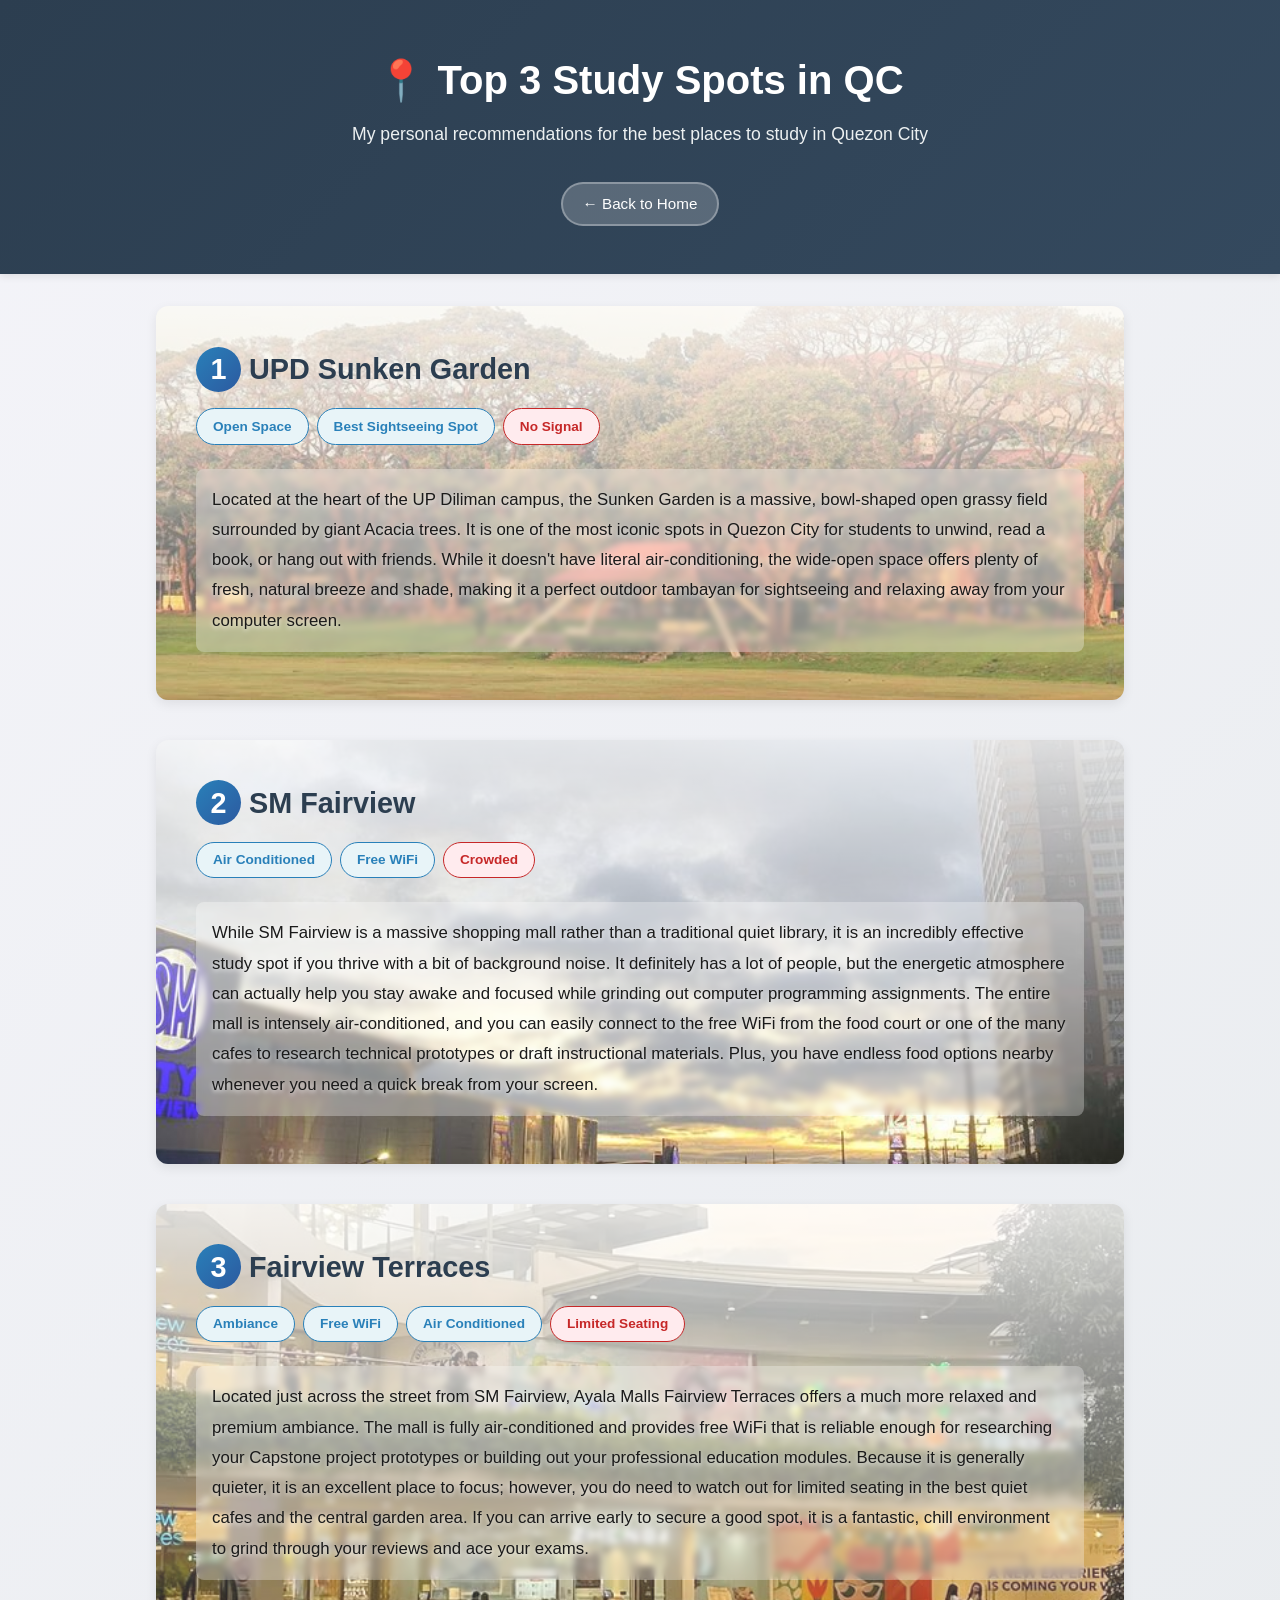
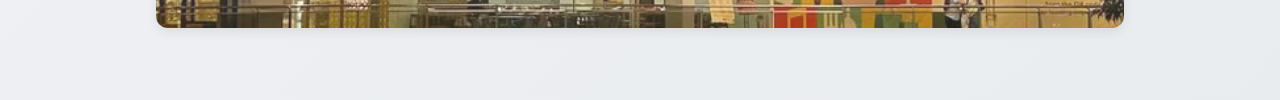
==== places-i-recommend/index.html @ bb941d43 "Update index.html to link external CSS" ====
<!DOCTYPE html>
<html lang="en">
<head>
    <meta charset="UTF-8">
    <meta name="viewport" content="width=device-width, initial-scale=1.0">
    <meta name="description" content="My top 3 favorite study spots in Quezon City - detailed reviews and recommendations for students.">
    <title>Top 3 Study Spots in QC | Places I Recommend</title>
    
    <!-- This links your new CSS file! -->
    <link rel="stylesheet" href="style.css">
</head>
<body>
    <header>
        <h1>📍 Top 3 Study Spots in QC</h1>
        <p>My personal recommendations for the best places to study in Quezon City</p>
        <a href="../index.html" class="nav-link">← Back to Home</a>
    </header>

    <div class="container">
        <!-- Spot 1 -->
        <div class="place-card place-card-bg bg-sunken-garden">
            <h2><span class="place-number">1</span>UPD Sunken Garden</h2>
            <div class="tags">
                <span class="tag">Open Space</span>
                <span class="tag">Best Sightseeing Spot</span>
                <span class="tag tag-red">No Signal</span>
            </div>
            <div class="description">
                <p>Located at the heart of the UP Diliman campus, the Sunken Garden is a massive, bowl-shaped open grassy field surrounded by giant Acacia trees. It is one of the most iconic spots in Quezon City for students to unwind, read a book, or hang out with friends. While it doesn't have literal air-conditioning, the wide-open space offers plenty of fresh, natural breeze and shade, making it a perfect outdoor tambayan for sightseeing and relaxing away from your computer screen.</p>
            </div>
        </div>

        <!-- Spot 2 -->
        <div class="place-card place-card-bg bg-sm-fairview">
            <h2><span class="place-number">2</span>SM Fairview</h2>
            <div class="tags">
                <span class="tag">Air Conditioned</span>
                <span class="tag">Free WiFi</span>
                <span class="tag tag-red">Crowded</span>
            </div>
            <div class="description">
                <p>While SM Fairview is a massive shopping mall rather than a traditional quiet library, it is an incredibly effective study spot if you thrive with a bit of background noise. It definitely has a lot of people, but the energetic atmosphere can actually help you stay awake and focused while grinding out computer programming assignments. The entire mall is intensely air-conditioned, and you can easily connect to the free WiFi from the food court or one of the many cafes to research technical prototypes or draft instructional materials. Plus, you have endless food options nearby whenever you need a quick break from your screen.</p>
            </div>
        </div>

        <!-- Spot 3 -->
        <div class="place-card place-card-bg bg-fairview-terraces">
            <h2><span class="place-number">3</span>Fairview Terraces</h2>
            <div class="tags">
                <span class="tag">Ambiance</span>
                <span class="tag">Free WiFi</span>
                <span class="tag">Air Conditioned</span>
                <span class="tag tag-red">Limited Seating</span>
            </div>
            <div class="description">
                <p>Located just across the street from SM Fairview, Ayala Malls Fairview Terraces offers a much more relaxed and premium ambiance. The mall is fully air-conditioned and provides free WiFi that is reliable enough for researching your Capstone project prototypes or building out your professional education modules. Because it is generally quieter, it is an excellent place to focus; however, you do need to watch out for limited seating in the best quiet cafes and the central garden area. If you can arrive early to secure a good spot, it is a fantastic, chill environment to grind through your reviews and ace your exams.</p>
            </div>
        </div>
    </div>
</body>
</html>
---- places-i-recommend/style.css ----
* {
    box-sizing: border-box;
}
body {
    font-family: 'Segoe UI', Tahoma, Geneva, Verdana, sans-serif;
    line-height: 1.6;
    margin: 0;
    padding: 0;
    background: linear-gradient(135deg, #f4f4f9 0%, #e9ecef 100%);
    color: #333;
    min-height: 100vh;
    display: flex;
    flex-direction: column;
}
header {
    background: linear-gradient(135deg, #2c3e50 0%, #34495e 100%);
    color: #fff;
    text-align: center;
    padding: 3rem 1rem;
    box-shadow: 0 2px 8px rgba(0,0,0,0.1);
}
header h1 {
    margin: 0;
    font-size: 2.5rem;
    font-weight: 700;
}
header p {
    margin-top: 0.5rem;
    font-size: 1.1rem;
    color: #ecf0f1;
    font-weight: 300;
}
.nav-link {
    display: inline-block;
    background: rgba(255,255,255,0.2);
    color: #fff;
    padding: 0.5rem 1.2rem;
    border-radius: 30px;
    text-decoration: none;
    font-size: 0.95rem;
    margin-top: 1rem;
    transition: all 0.3s ease;
    border: 2px solid rgba(255,255,255,0.3);
}
.nav-link:hover {
    background: rgba(255,255,255,0.3);
    border-color: rgba(255,255,255,0.6);
}
/* ADDED THIS CONTAINER CLASS */
.container {
    max-width: 1000px;
    margin: 2rem auto;
    padding: 0 1rem;
    flex: 1;
}
.place-card {
    background: #fff;
    border-radius: 12px;
    box-shadow: 0 4px 12px rgba(0,0,0,0.08);
    margin-bottom: 2.5rem;
    padding: 2.5rem;
    transition: all 0.3s ease;
}
.place-card:hover {
    box-shadow: 0 8px 20px rgba(0,0,0,0.12);
    transform: translateY(-3px);
}
.place-card h2 {
    color: #2c3e50;
    margin-top: 0;
    margin-bottom: 1rem;
    font-size: 1.8rem;
    display: flex;
    align-items: center;
    gap: 0.5rem;
}
.place-number {
    background: linear-gradient(135deg, #2980b9 0%, #2c5aa0 100%);
    color: #fff;
    width: 45px;
    height: 45px;
    border-radius: 50%;
    display: flex;
    align-items: center;
    justify-content: center;
    font-weight: 700;
    flex-shrink: 0;
}
.tags {
    margin-bottom: 1.5rem;
    display: flex;
    flex-wrap: wrap;
    gap: 0.5rem;
}
.tag {
    background-color: #e8f4f8;
    color: #2980b9;
    padding: 0.4rem 1rem;
    border-radius: 25px;
    font-size: 0.85rem;
    font-weight: 600;
    display: inline-block;
    transition: all 0.2s ease;
    border: 1px solid #2980b9;
}
.tag:hover {
    background-color: #2980b9;
    color: #fff;
}
.tag-red {
    background-color: #ffebee;
    color: #c62828;
    border-color: #c62828;
}
.tag-red:hover {
    background-color: #c62828;
    color: #fff;
}
.description {
    font-size: 1.05rem;
    color: #1a1a1a;
    line-height: 1.8;
    font-weight: 500;
}
.description p {
    margin: 0.5rem 0;
    text-shadow: 0 2px 4px rgba(255, 255, 255, 0.8);
}

/* This applies the frosted glass box to ANY card with a background image */
.place-card-bg .description p {
    background-color: rgba(255, 255, 255, 0.3);
    padding: 1rem;
    border-radius: 8px;
    backdrop-filter: blur(3px);
    -webkit-backdrop-filter: blur(4px); /* Added for Safari browser support */
}

footer {
    background-color: #2c3e50;
    color: #ecf0f1;
    text-align: center;
    padding: 2rem 1rem;
    margin-top: auto;
    border-top: 3px solid #2980b9;
}
footer p {
    margin: 0.5rem 0;
    font-size: 0.95rem;
}
footer a {
    color: #3498db;
    text-decoration: none;
    transition: color 0.3s ease;
}
footer a:hover {
    color: #2980b9;
    text-decoration: underline;
}
/* Base settings for any card with a background */
.place-card-bg {
    background-size: cover;
    background-position: center;
    background-repeat: no-repeat;
}

/* Specific background for the Sunken Garden */
.bg-sunken-garden {
    background-image: linear-gradient(rgba(255, 255, 255, 0.85), rgba(255, 255, 255, 0.1)), url('upd.jpg');
}

/* Specific background for the sm fairview */
.bg-sm-fairview {
    background-image: linear-gradient(rgba(255, 255, 255, 0.85), rgba(255, 255, 255, 0.1)), url('sm fairview.jpg');
}

/* Specific background for the fairview terraces */
.bg-fairview-terraces {
    background-image: linear-gradient(rgba(255, 255, 255, 0.85), rgba(255, 255, 255, 0.1)), url('fairview terraces.jpg');
}

@media (max-width: 768px) {
    header h1 {
        font-size: 1.8rem;
    }
    header p {
        font-size: 0.95rem;
    }
    .place-card {
        padding: 1.5rem;
        margin-bottom: 2rem;
    }
    .place-card h2 {
        font-size: 1.4rem;
    }
    .tags {
        margin-bottom: 1rem;
    }
    .tag {
        font-size: 0.8rem;
        padding: 0.3rem 0.8rem;
    }
}
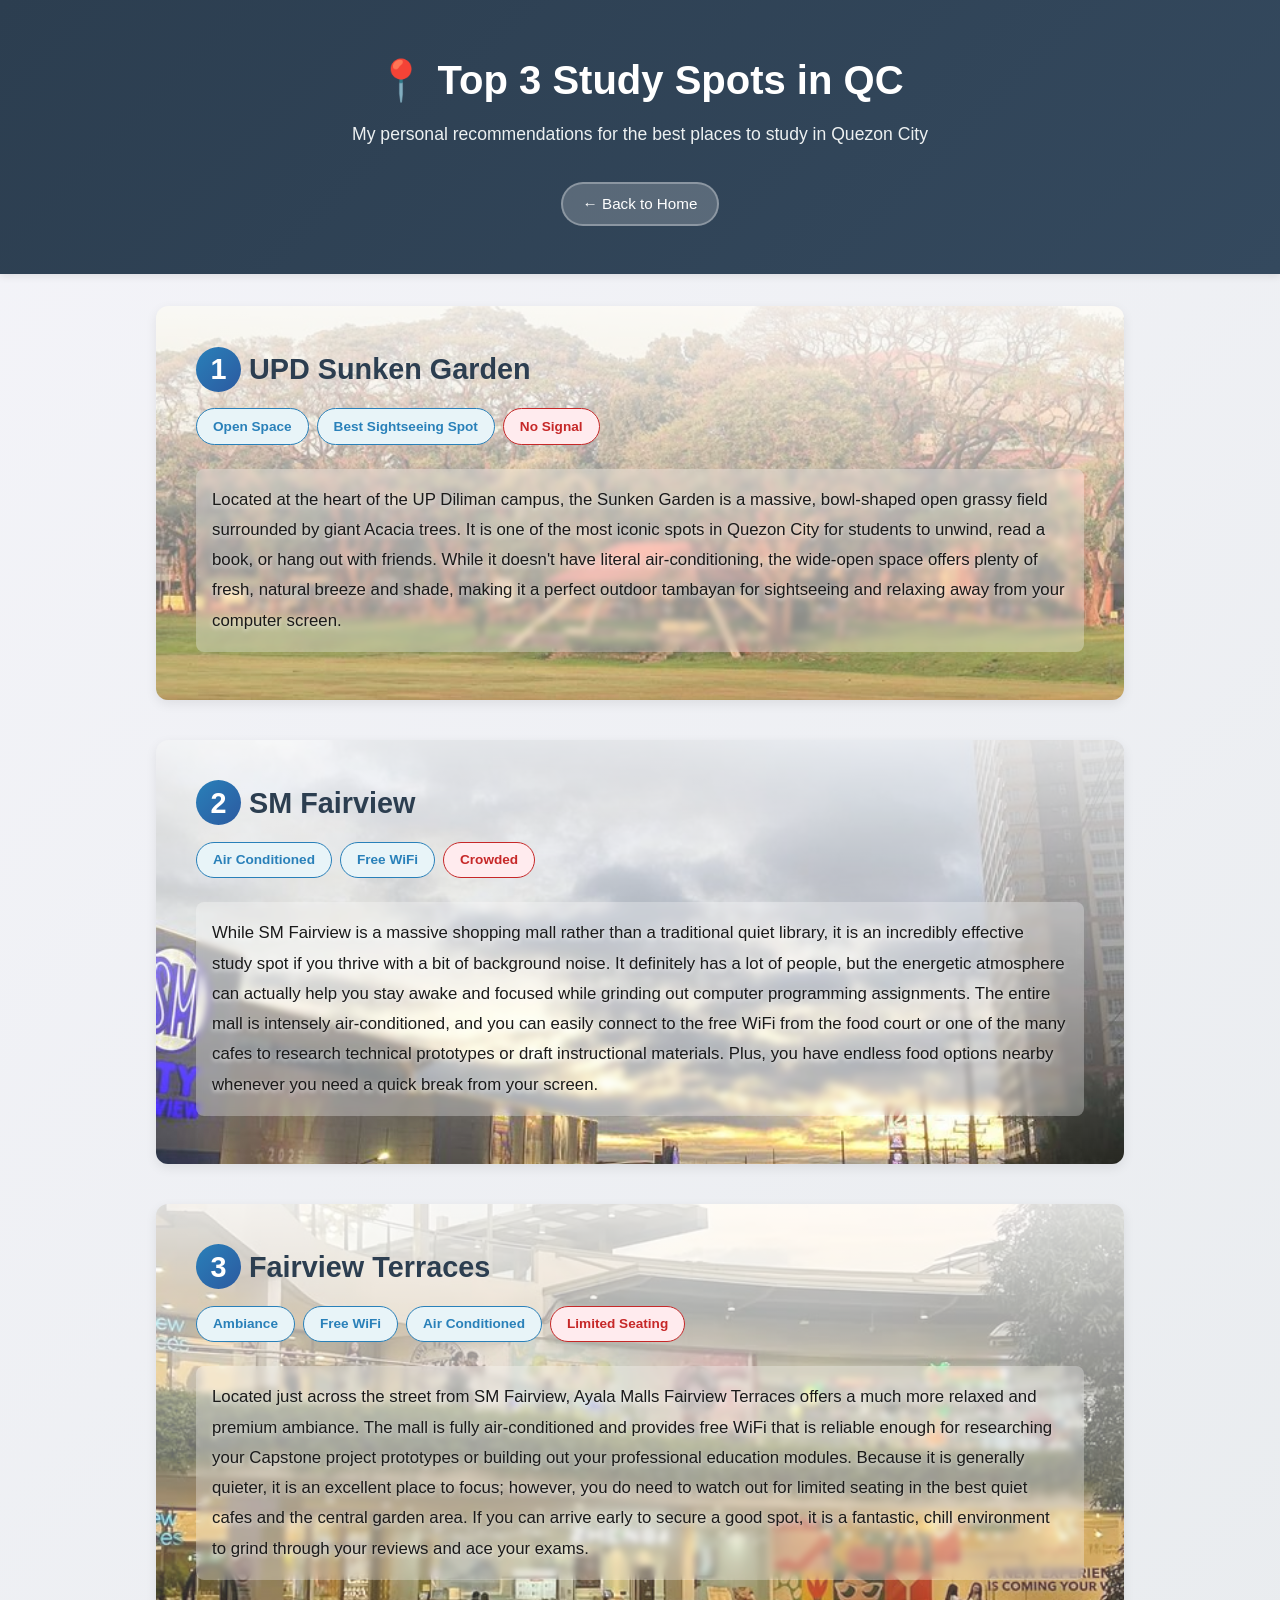
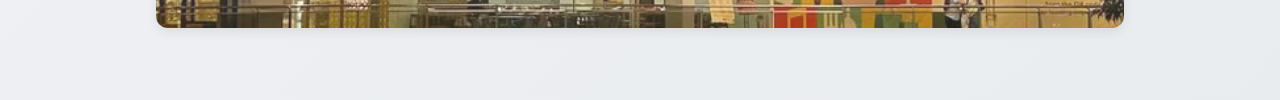
==== commit 0aecfc1d: "fix: allow clicks to pass through hover overlay and update study spot links" ====
--- a/places-i-recommend/index.html
+++ b/places-i-recommend/index.html
@@ -17,45 +17,67 @@
     </header>
 
     <div class="container">
-        <!-- Spot 1 -->
-        <div class="place-card place-card-bg bg-sunken-garden">
-            <h2><span class="place-number">1</span>UPD Sunken Garden</h2>
-            <div class="tags">
-                <span class="tag">Open Space</span>
-                <span class="tag">Best Sightseeing Spot</span>
-                <span class="tag tag-red">No Signal</span>
-            </div>
-            <div class="description">
-                <p>Located at the heart of the UP Diliman campus, the Sunken Garden is a massive, bowl-shaped open grassy field surrounded by giant Acacia trees. It is one of the most iconic spots in Quezon City for students to unwind, read a book, or hang out with friends. While it doesn't have literal air-conditioning, the wide-open space offers plenty of fresh, natural breeze and shade, making it a perfect outdoor tambayan for sightseeing and relaxing away from your computer screen.</p>
-            </div>
+      <!-- Spot 1 -->
+<a href="https://iskomunidad.upd.edu.ph/index.php/UP_Sunken_Garden" style="text-decoration: none; color: inherit; display: block; cursor: pointer;">
+    <div class="place-card place-card-bg bg-sunken-garden">
+        
+        <!-- The hidden blur overlay -->
+        <div class="hover-overlay">
+            <span>CLICK ME FOR MORE INFORMATION!</span>
         </div>
 
-        <!-- Spot 2 -->
-        <div class="place-card place-card-bg bg-sm-fairview">
-            <h2><span class="place-number">2</span>SM Fairview</h2>
-            <div class="tags">
-                <span class="tag">Air Conditioned</span>
-                <span class="tag">Free WiFi</span>
-                <span class="tag tag-red">Crowded</span>
+        <h2><span class="place-number">1</span>UPD Sunken Garden</h2>
+        <div class="tags">
+            <span class="tag" onclick="event.preventDefault();">Open Space</span>
+            <span class="tag" onclick="event.preventDefault();">Best Sightseeing Spot</span>
+            <span class="tag tag-red" onclick="event.preventDefault();">No Signal</span>
+        </div>
+        
+        <div class="description">
+            <p>Located at the heart of the UP Diliman campus, the Sunken Garden is a massive, bowl-shaped open grassy field surrounded by giant Acacia trees. It is one of the most iconic spots in Quezon City for students to unwind, read a book, or hang out with friends. While it doesn't have literal air-conditioning, the wide-open space offers plenty of fresh, natural breeze and shade, making it a perfect outdoor tambayan for sightseeing and relaxing away from your computer screen.</p>
+        </div>
+    </div>
+</a>
+       <!-- Spot 2 -->
+        <a href="https://your-actual-sm-fairview-link.com" style="text-decoration: none; color: inherit; display: block; cursor: pointer;">
+            <div class="place-card place-card-bg bg-sm-fairview">
+                <h2><span class="place-number">2</span>SM Fairview</h2>
+                
+                <div class="hover-overlay">
+            <span>CLICK ME FOR MORE INFORMATION!</span>
+        </div>
+                
+                <div class="tags">
+    <span class="tag" onclick="event.preventDefault();">Air Conditioned</span>
+    <span class="tag" onclick="event.preventDefault();">Free WiFi</span>
+    <span class="tag tag-red" onclick="event.preventDefault();">Crowded</span>
+</div>
+                <div class="description">
+                    <p>While SM Fairview is a massive shopping mall rather than a traditional quiet library, it is an incredibly effective study spot if you thrive with a bit of background noise. It definitely has a lot of people, but the energetic atmosphere can actually help you stay awake and focused while grinding out computer programming assignments. The entire mall is intensely air-conditioned, and you can easily connect to the free WiFi from the food court or one of the many cafes to research technical prototypes or draft instructional materials. Plus, you have endless food options nearby whenever you need a quick break from your screen.</p>
+                </div>
             </div>
-            <div class="description">
-                <p>While SM Fairview is a massive shopping mall rather than a traditional quiet library, it is an incredibly effective study spot if you thrive with a bit of background noise. It definitely has a lot of people, but the energetic atmosphere can actually help you stay awake and focused while grinding out computer programming assignments. The entire mall is intensely air-conditioned, and you can easily connect to the free WiFi from the food court or one of the many cafes to research technical prototypes or draft instructional materials. Plus, you have endless food options nearby whenever you need a quick break from your screen.</p>
-            </div>
-        </div>
+        </a>
 
         <!-- Spot 3 -->
-        <div class="place-card place-card-bg bg-fairview-terraces">
-            <h2><span class="place-number">3</span>Fairview Terraces</h2>
-            <div class="tags">
-                <span class="tag">Ambiance</span>
-                <span class="tag">Free WiFi</span>
-                <span class="tag">Air Conditioned</span>
-                <span class="tag tag-red">Limited Seating</span>
+        <a href="https://en.wikipedia.org/wiki/Fairview_Terraces" style="text-decoration: none; color: inherit; display: block; cursor: pointer;">
+            <div class="place-card place-card-bg bg-fairview-terraces">
+                <h2><span class="place-number">3</span>Fairview Terraces</h2>
+                
+                <div class="hover-overlay">
+            <span>CLICK ME FOR MORE INFORMATION!</span>
+        </div>
+                
+                <div class="tags">
+    <span class="tag" onclick="event.preventDefault();">Ambiance</span>
+    <span class="tag" onclick="event.preventDefault();">Free WiFi</span>
+    <span class="tag" onclick="event.preventDefault();">Air Conditioned</span>
+    <span class="tag tag-red" onclick="event.preventDefault();">Limited Seating</span>
+</div>
+                <div class="description">
+                    <p>Located just across the street from SM Fairview, Ayala Malls Fairview Terraces offers a much more relaxed and premium ambiance. The mall is fully air-conditioned and provides free WiFi that is reliable enough for researching your Capstone project prototypes or building out your professional education modules. Because it is generally quieter, it is an excellent place to focus; however, you do need to watch out for limited seating in the best quiet cafes and the central garden area. If you can arrive early to secure a good spot, it is a fantastic, chill environment to grind through your reviews and ace your exams.</p>
+                </div>
             </div>
-            <div class="description">
-                <p>Located just across the street from SM Fairview, Ayala Malls Fairview Terraces offers a much more relaxed and premium ambiance. The mall is fully air-conditioned and provides free WiFi that is reliable enough for researching your Capstone project prototypes or building out your professional education modules. Because it is generally quieter, it is an excellent place to focus; however, you do need to watch out for limited seating in the best quiet cafes and the central garden area. If you can arrive early to secure a good spot, it is a fantastic, chill environment to grind through your reviews and ace your exams.</p>
-            </div>
-        </div>
+        </a>
     </div>
 </body>
 </html>
--- a/places-i-recommend/style.css
+++ b/places-i-recommend/style.css
@@ -46,13 +46,14 @@
     background: rgba(255,255,255,0.3);
     border-color: rgba(255,255,255,0.6);
 }
-/* ADDED THIS CONTAINER CLASS */
 .container {
     max-width: 1000px;
     margin: 2rem auto;
     padding: 0 1rem;
     flex: 1;
 }
+
+/* UPDATED WITH RELATIVE AND OVERFLOW */
 .place-card {
     background: #fff;
     border-radius: 12px;
@@ -60,6 +61,8 @@
     margin-bottom: 2.5rem;
     padding: 2.5rem;
     transition: all 0.3s ease;
+    position: relative; 
+    overflow: hidden;   
 }
 .place-card:hover {
     box-shadow: 0 8px 20px rgba(0,0,0,0.12);
@@ -92,6 +95,8 @@
     flex-wrap: wrap;
     gap: 0.5rem;
 }
+
+/* UPDATED WITH CURSOR DEFAULT */
 .tag {
     background-color: #e8f4f8;
     color: #2980b9;
@@ -102,6 +107,7 @@
     display: inline-block;
     transition: all 0.2s ease;
     border: 1px solid #2980b9;
+    cursor: default; 
 }
 .tag:hover {
     background-color: #2980b9;
@@ -126,16 +132,13 @@
     margin: 0.5rem 0;
     text-shadow: 0 2px 4px rgba(255, 255, 255, 0.8);
 }
-
-/* This applies the frosted glass box to ANY card with a background image */
 .place-card-bg .description p {
     background-color: rgba(255, 255, 255, 0.3);
     padding: 1rem;
     border-radius: 8px;
     backdrop-filter: blur(3px);
-    -webkit-backdrop-filter: blur(4px); /* Added for Safari browser support */
-}
-
+    -webkit-backdrop-filter: blur(4px); 
+}
 footer {
     background-color: #2c3e50;
     color: #ecf0f1;
@@ -157,28 +160,54 @@
     color: #2980b9;
     text-decoration: underline;
 }
-/* Base settings for any card with a background */
 .place-card-bg {
     background-size: cover;
     background-position: center;
     background-repeat: no-repeat;
 }
-
-/* Specific background for the Sunken Garden */
 .bg-sunken-garden {
     background-image: linear-gradient(rgba(255, 255, 255, 0.85), rgba(255, 255, 255, 0.1)), url('upd.jpg');
 }
-
-/* Specific background for the sm fairview */
 .bg-sm-fairview {
     background-image: linear-gradient(rgba(255, 255, 255, 0.85), rgba(255, 255, 255, 0.1)), url('sm fairview.jpg');
 }
-
-/* Specific background for the fairview terraces */
 .bg-fairview-terraces {
     background-image: linear-gradient(rgba(255, 255, 255, 0.85), rgba(255, 255, 255, 0.1)), url('fairview terraces.jpg');
 }
 
+.hover-overlay {
+    position: absolute;
+    top: 0;
+    left: 0;
+    width: 100%;
+    height: 100%;
+    background: rgba(255, 255, 255, 0.4); 
+    backdrop-filter: blur(3px); 
+    -webkit-backdrop-filter: blur(3px); 
+    display: flex;
+    align-items: center;
+    justify-content: center;
+    opacity: 0; 
+    transition: opacity 0.4s ease; 
+    z-index: 10; 
+    
+    /* ADD THIS LINE! It lets clicks pass straight through */
+    pointer-events: none; 
+
+}
+.hover-overlay span {
+    font-size: 1.8rem;
+    font-weight: 800;
+    color: #2c3e50;
+    text-shadow: 0 2px 10px rgba(255, 255, 255, 0.9);
+    text-align: center;
+    letter-spacing: 1px;
+}
+.place-card:hover .hover-overlay {
+    opacity: 1;
+}
+
+/* FIXED MEDIA QUERY */
 @media (max-width: 768px) {
     header h1 {
         font-size: 1.8rem;
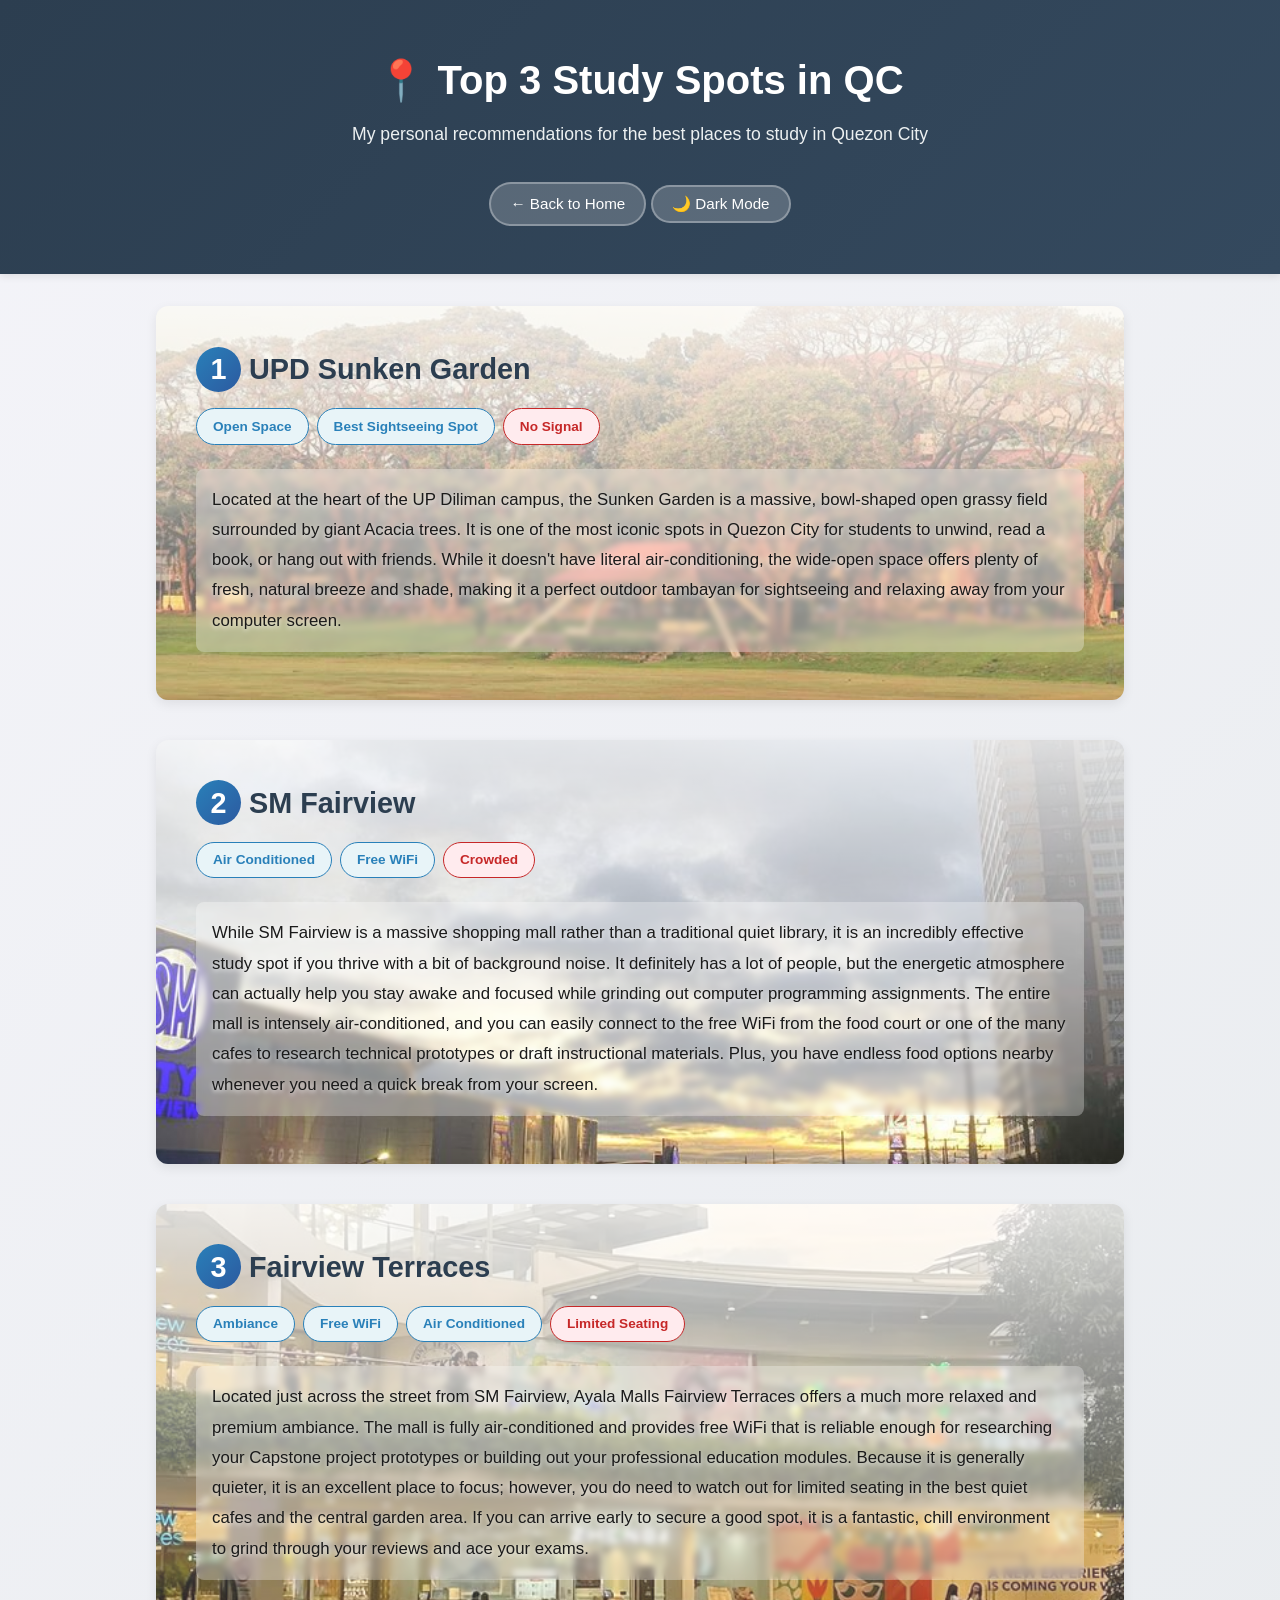
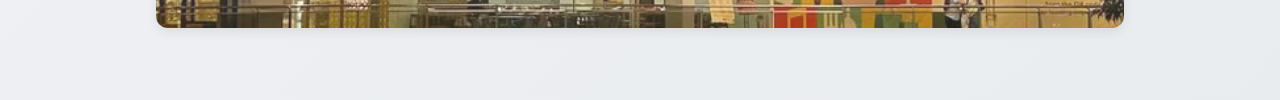
==== commit bf423a87: "Implement dark mode feature with full styling support" ====
--- a/places-i-recommend/index.html
+++ b/places-i-recommend/index.html
@@ -14,6 +14,7 @@
         <h1>📍 Top 3 Study Spots in QC</h1>
         <p>My personal recommendations for the best places to study in Quezon City</p>
         <a href="../index.html" class="nav-link">← Back to Home</a>
+        <button id="theme-toggle" class="nav-link" style="cursor: pointer; margin-top: 1rem; border: 2px solid rgba(255,255,255,0.3); background: rgba(255,255,255,0.2);">🌙 Dark Mode</button>
     </header>
 
     <div class="container">
@@ -39,19 +40,22 @@
     </div>
 </a>
        <!-- Spot 2 -->
-        <a href="https://your-actual-sm-fairview-link.com" style="text-decoration: none; color: inherit; display: block; cursor: pointer;">
+        <a href="https://www.smsupermalls.com/mall-directory/sm-city-fairview/information" style="text-decoration: none; color: inherit; display: block; cursor: pointer;">
             <div class="place-card place-card-bg bg-sm-fairview">
+                
+                <!-- The hidden blur overlay placed at the top -->
+                <div class="hover-overlay">
+                    <span>CLICK ME FOR MORE INFORMATION!</span>
+                </div>
+                
                 <h2><span class="place-number">2</span>SM Fairview</h2>
                 
-                <div class="hover-overlay">
-            <span>CLICK ME FOR MORE INFORMATION!</span>
-        </div>
+                <div class="tags">
+                    <span class="tag" onclick="event.preventDefault();">Air Conditioned</span>
+                    <span class="tag" onclick="event.preventDefault();">Free WiFi</span>
+                    <span class="tag tag-red" onclick="event.preventDefault();">Crowded</span>
+                </div>
                 
-                <div class="tags">
-    <span class="tag" onclick="event.preventDefault();">Air Conditioned</span>
-    <span class="tag" onclick="event.preventDefault();">Free WiFi</span>
-    <span class="tag tag-red" onclick="event.preventDefault();">Crowded</span>
-</div>
                 <div class="description">
                     <p>While SM Fairview is a massive shopping mall rather than a traditional quiet library, it is an incredibly effective study spot if you thrive with a bit of background noise. It definitely has a lot of people, but the energetic atmosphere can actually help you stay awake and focused while grinding out computer programming assignments. The entire mall is intensely air-conditioned, and you can easily connect to the free WiFi from the food court or one of the many cafes to research technical prototypes or draft instructional materials. Plus, you have endless food options nearby whenever you need a quick break from your screen.</p>
                 </div>
@@ -79,5 +83,26 @@
             </div>
         </a>
     </div>
+    <script>
+        const toggleButton = document.getElementById('theme-toggle');
+        const body = document.body;
+
+        if (localStorage.getItem('theme') === 'dark') {
+            body.classList.add('dark-mode');
+            toggleButton.textContent = '☀️ Light Mode';
+        }
+
+        toggleButton.addEventListener('click', () => {
+            body.classList.toggle('dark-mode');
+            
+            if (body.classList.contains('dark-mode')) {
+                localStorage.setItem('theme', 'dark');
+                toggleButton.textContent = '☀️ Light Mode';
+            } else {
+                localStorage.setItem('theme', 'light');
+                toggleButton.textContent = '🌙 Dark Mode';
+            }
+        });
+    </script>
 </body>
 </html>
--- a/places-i-recommend/style.css
+++ b/places-i-recommend/style.css
@@ -207,6 +207,98 @@
     opacity: 1;
 }
 
+/* Dark Mode Styles */
+body.dark-mode {
+    background: linear-gradient(135deg, #121212 0%, #1e1e1e 100%);
+    color: #f4f4f9;
+}
+
+body.dark-mode header {
+    background: linear-gradient(135deg, #1f2937 0%, #111827 100%);
+}
+
+body.dark-mode .place-card {
+    box-shadow: 0 4px 12px rgba(0,0,0,0.5);
+}
+
+body.dark-mode .place-card:not(.place-card-bg) {
+    background: #1e1e1e;
+    color: #f4f4f9;
+}
+
+body.dark-mode .place-card-bg {
+    background-size: cover;
+    background-position: center;
+    background-repeat: no-repeat;
+}
+
+body.dark-mode .place-card h2 {
+    color: #ffffff;
+}
+
+body.dark-mode .place-number {
+    background: linear-gradient(135deg, #1e3a5f 0%, #0d1f3c 100%);
+    color: #64b5f6;
+}
+
+body.dark-mode .description {
+    color: #b0b0b0;
+}
+
+body.dark-mode .description p {
+    color: #b0b0b0;
+    text-shadow: 0 2px 4px rgba(0, 0, 0, 0.8);
+}
+
+body.dark-mode .place-card-bg .description p {
+    background-color: rgba(0, 0, 0, 0.4);
+}
+
+body.dark-mode .tag {
+    background-color: #2a3f5f;
+    color: #64b5f6;
+    border-color: #64b5f6;
+}
+
+body.dark-mode .tag:hover {
+    background-color: #64b5f6;
+    color: #1e1e1e;
+}
+
+body.dark-mode .tag-red {
+    background-color: #5f2c2c;
+    color: #ff7675;
+    border-color: #ff7675;
+}
+
+body.dark-mode .tag-red:hover {
+    background-color: #ff7675;
+    color: #1e1e1e;
+}
+
+body.dark-mode footer {
+    background-color: #111827;
+}
+
+body.dark-mode #theme-toggle {
+    background: rgba(255, 255, 255, 0.15) !important;
+    border-color: rgba(255, 255, 255, 0.4) !important;
+}
+
+body.dark-mode #theme-toggle:hover {
+    background: rgba(255, 255, 255, 0.25) !important;
+    border-color: rgba(255, 255, 255, 0.6) !important;
+}
+
+body.dark-mode .hover-overlay {
+    background: rgba(0, 0, 0, 0.4);
+}
+
+body.dark-mode .hover-overlay span {
+    color: #f4f4f9;
+    text-shadow: 0 2px 10px rgba(0, 0, 0, 0.9);
+}
+
 /* FIXED MEDIA QUERY */
 @media (max-width: 768px) {
     header h1 {
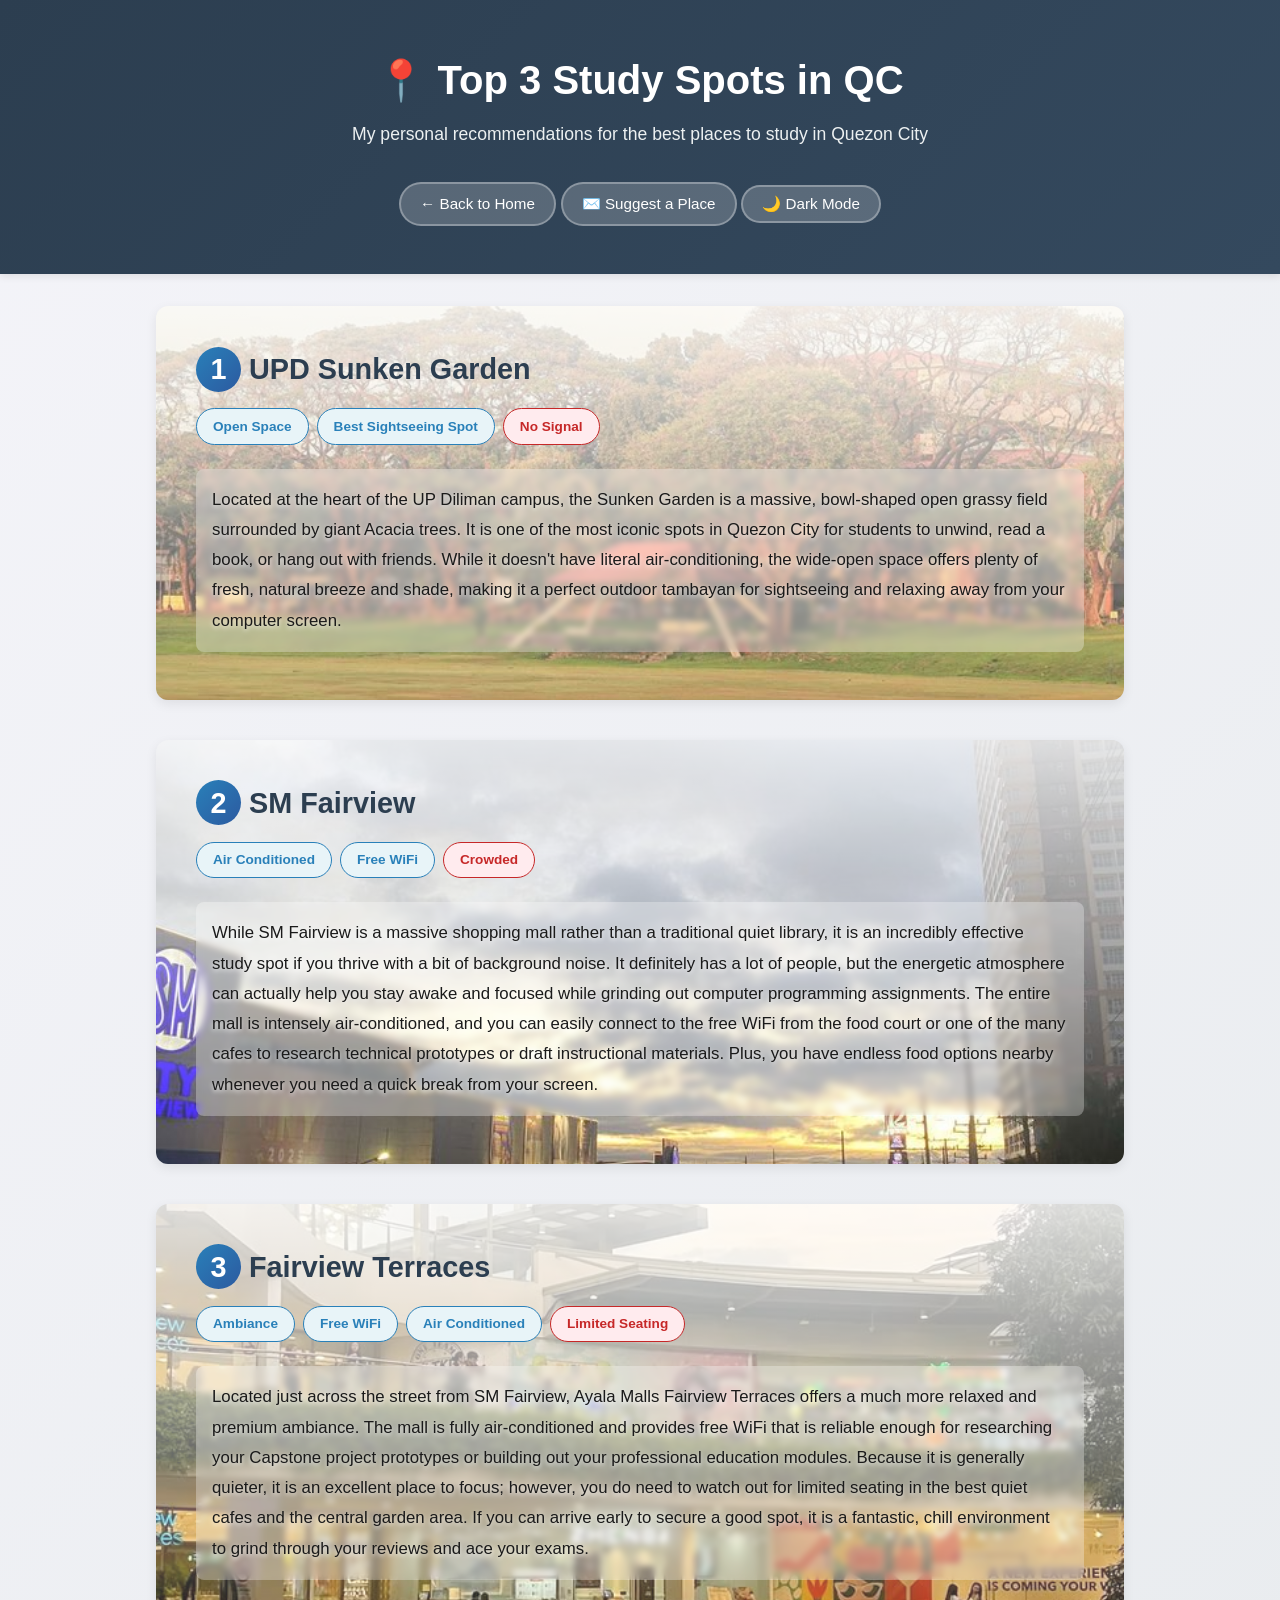
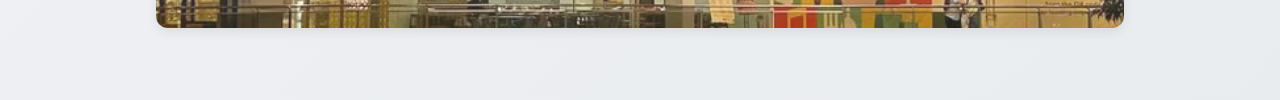
==== commit 953961cb: "feat: add Suggest a Place form page Add a new suggest.html page inside places-i-recommend/ with a fo" ====
--- a/places-i-recommend/index.html
+++ b/places-i-recommend/index.html
@@ -14,6 +14,7 @@
         <h1>📍 Top 3 Study Spots in QC</h1>
         <p>My personal recommendations for the best places to study in Quezon City</p>
         <a href="../index.html" class="nav-link">← Back to Home</a>
+        <a href="suggest.html" class="nav-link">✉️ Suggest a Place</a>
         <button id="theme-toggle" class="nav-link" style="cursor: pointer; margin-top: 1rem; border: 2px solid rgba(255,255,255,0.3); background: rgba(255,255,255,0.2);">🌙 Dark Mode</button>
     </header>
 
--- a/places-i-recommend/style.css
+++ b/places-i-recommend/style.css
@@ -53,7 +53,6 @@
     flex: 1;
 }
 
-/* UPDATED WITH RELATIVE AND OVERFLOW */
 .place-card {
     background: #fff;
     border-radius: 12px;
@@ -96,7 +95,6 @@
     gap: 0.5rem;
 }
 
-/* UPDATED WITH CURSOR DEFAULT */
 .tag {
     background-color: #e8f4f8;
     color: #2980b9;
@@ -190,10 +188,7 @@
     opacity: 0; 
     transition: opacity 0.4s ease; 
     z-index: 10; 
-    
-    /* ADD THIS LINE! It lets clicks pass straight through */
     pointer-events: none; 
-
 }
 .hover-overlay span {
     font-size: 1.8rem;
@@ -299,7 +294,215 @@
     text-shadow: 0 2px 10px rgba(0, 0, 0, 0.9);
 }
 
-/* FIXED MEDIA QUERY */
+/* Form Styles */
+form {
+    margin-top: 1.5rem;
+}
+
+.required {
+    color: #c62828;
+    font-weight: 700;
+}
+
+.radio-group,
+.checkbox-group {
+    display: flex;
+    flex-direction: column;
+    gap: 0.75rem;
+    margin-top: 0.5rem;
+}
+
+.radio-label,
+.checkbox-label {
+    display: flex;
+    align-items: center;
+    gap: 0.5rem;
+    cursor: pointer;
+    font-weight: 500;
+    color: #2c3e50;
+    font-size: 1rem;
+    padding: 0.5rem 0.75rem;
+    border-radius: 8px;
+    transition: background 0.2s ease;
+}
+
+.radio-label:hover,
+.checkbox-label:hover {
+    background: #f0f4f8;
+}
+
+.radio-label input[type="radio"],
+.checkbox-label input[type="checkbox"] {
+    width: auto;
+    margin: 0;
+    padding: 0;
+    accent-color: #2980b9;
+}
+
+/* Dark Mode Radio / Checkbox */
+body.dark-mode .radio-label,
+body.dark-mode .checkbox-label {
+    color: #d1d5db;
+}
+
+body.dark-mode .radio-label:hover,
+body.dark-mode .checkbox-label:hover {
+    background: #2a3040;
+}
+
+body.dark-mode .required {
+    color: #ff7675;
+}
+
+fieldset {
+    border: 2px solid #e9ecef;
+    border-radius: 12px;
+    padding: 2rem;
+    margin: 0;
+}
+
+legend {
+    font-size: 1.1rem;
+    font-weight: 700;
+    color: #2c3e50;
+    padding: 0 0.5rem;
+}
+
+form label {
+    display: block;
+    margin-bottom: 0.4rem;
+    font-weight: 600;
+    color: #2c3e50;
+    font-size: 0.95rem;
+}
+
+form input[type="text"],
+form input[type="email"],
+form select,
+form textarea {
+    width: 100%;
+    padding: 0.75rem 1rem;
+    border: 2px solid #e9ecef;
+    border-radius: 8px;
+    font-size: 1rem;
+    font-family: inherit;
+    margin-bottom: 1.25rem;
+    background: #fff;
+    color: #333;
+    transition: border-color 0.3s ease, box-shadow 0.3s ease;
+}
+
+form input[type="text"]:focus,
+form input[type="email"]:focus,
+form select:focus,
+form textarea:focus {
+    outline: none;
+    border-color: #2980b9;
+    box-shadow: 0 0 0 3px rgba(41, 128, 185, 0.25);
+}
+
+form select {
+    cursor: pointer;
+    appearance: auto;
+}
+
+form textarea {
+    resize: vertical;
+    min-height: 120px;
+}
+
+form .cta-button {
+    margin-top: 0.5rem;
+}
+
+/* Validation Styles */
+.error-message {
+    display: block;
+    color: #c62828;
+    font-size: 0.85rem;
+    margin-top: -0.9rem;
+    margin-bottom: 1.25rem;
+    max-height: 0;
+    overflow: hidden;
+    opacity: 0;
+    transition: opacity 0.3s ease, max-height 0.3s ease;
+}
+
+.error-message.visible {
+    opacity: 1;
+    max-height: 2rem;
+}
+
+form.submitted input.invalid,
+form.submitted textarea.invalid {
+    border-color: #c62828;
+    box-shadow: 0 0 0 3px rgba(198, 40, 40, 0.2);
+}
+
+form.submitted input.valid,
+form.submitted textarea.valid {
+    border-color: #2e7d32;
+    box-shadow: 0 0 0 3px rgba(46, 125, 50, 0.15);
+}
+
+form.submitted input.invalid:focus,
+form.submitted textarea.invalid:focus {
+    border-color: #c62828;
+    box-shadow: 0 0 0 3px rgba(198, 40, 40, 0.25);
+}
+
+form.submitted input.valid:focus,
+form.submitted textarea.valid:focus {
+    border-color: #2e7d32;
+    box-shadow: 0 0 0 3px rgba(46, 125, 50, 0.25);
+}
+
+/* Dark Mode Form Styles */
+body.dark-mode fieldset {
+    border-color: #374151;
+}
+
+body.dark-mode legend {
+    color: #f4f4f9;
+}
+
+body.dark-mode form label {
+    color: #d1d5db;
+}
+
+body.dark-mode form input[type="text"],
+body.dark-mode form input[type="email"],
+body.dark-mode form select,
+body.dark-mode form textarea {
+    background: #1e1e1e;
+    color: #f4f4f9;
+    border-color: #374151;
+}
+
+body.dark-mode form input[type="text"]:focus,
+body.dark-mode form input[type="email"]:focus,
+body.dark-mode form select:focus,
+body.dark-mode form textarea:focus {
+    border-color: #64b5f6;
+    box-shadow: 0 0 0 3px rgba(100, 181, 246, 0.3);
+}
+
+body.dark-mode .error-message {
+    color: #ff7675;
+}
+
+body.dark-mode form.submitted input.invalid,
+body.dark-mode form.submitted textarea.invalid {
+    border-color: #ff7675;
+    box-shadow: 0 0 0 3px rgba(255, 118, 117, 0.2);
+}
+
+body.dark-mode form.submitted input.valid,
+body.dark-mode form.submitted textarea.valid {
+    border-color: #66bb6a;
+    box-shadow: 0 0 0 3px rgba(102, 187, 106, 0.2);
+}
+
 @media (max-width: 768px) {
     header h1 {
         font-size: 1.8rem;
@@ -321,4 +524,7 @@
         font-size: 0.8rem;
         padding: 0.3rem 0.8rem;
     }
+    fieldset {
+        padding: 1.25rem;
+    }
 }
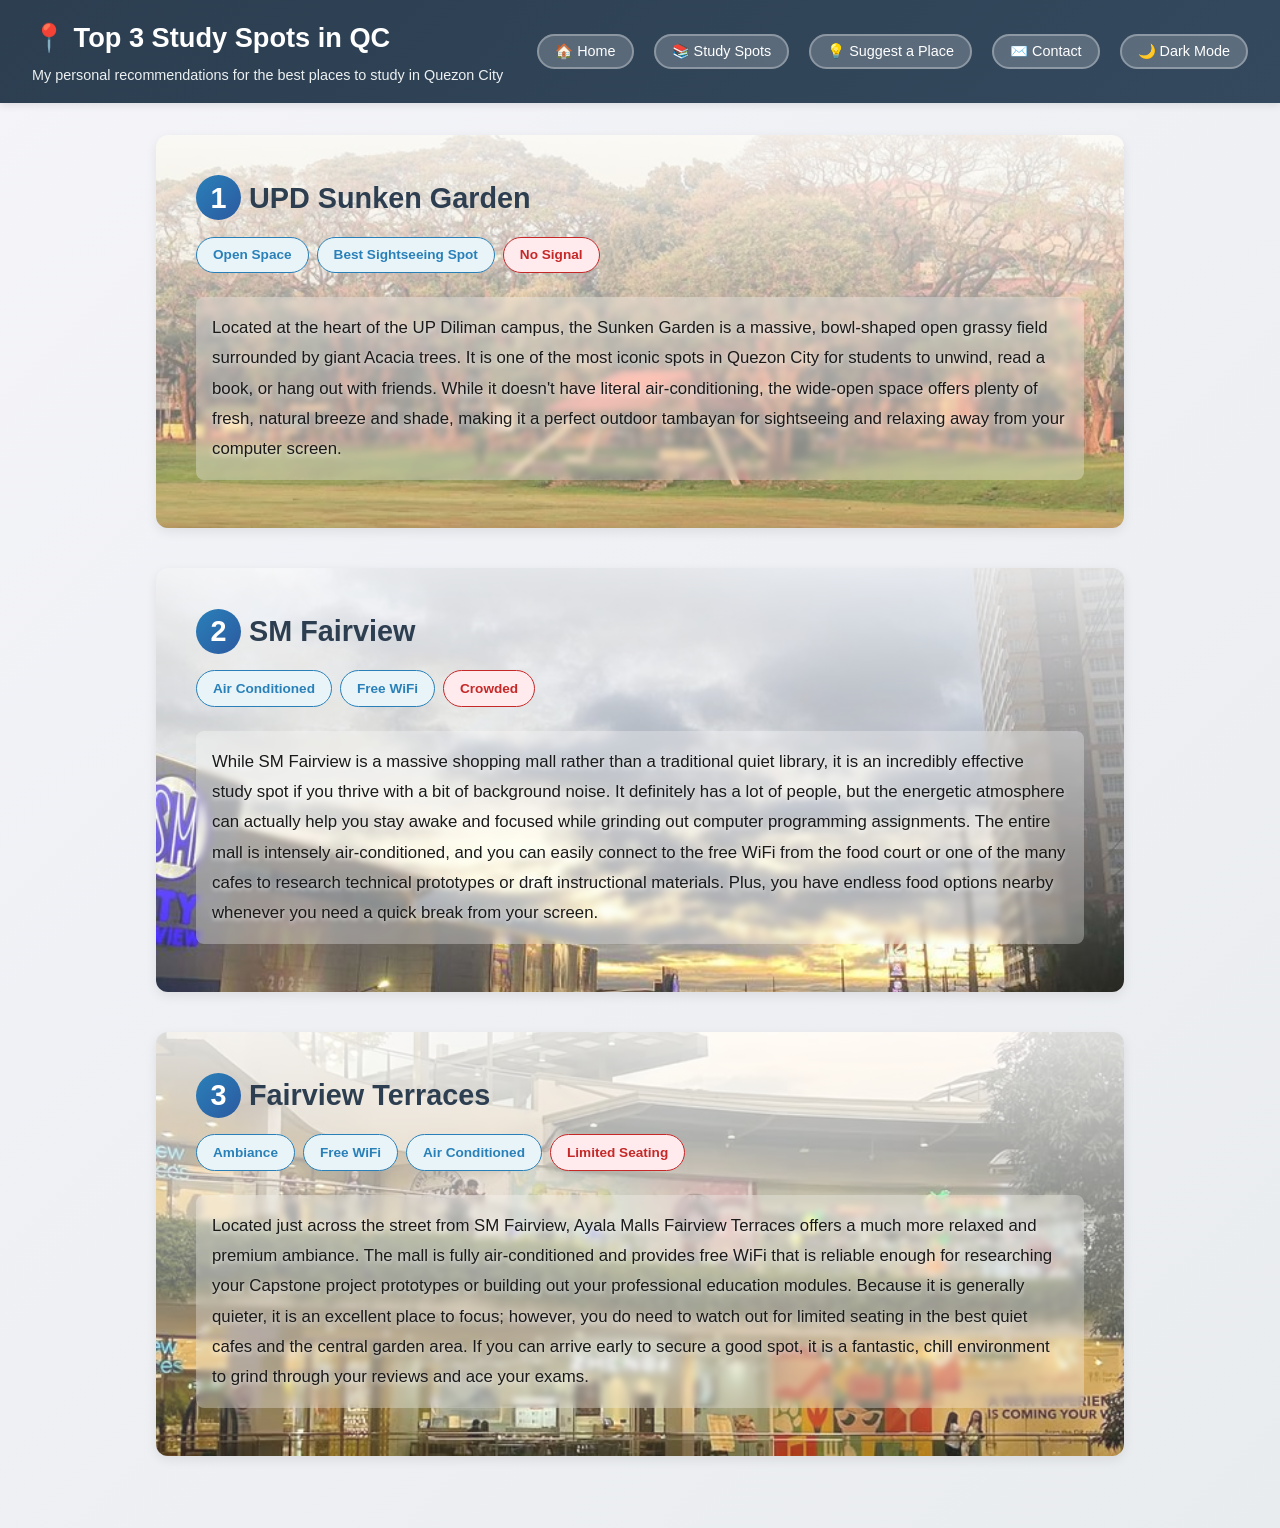
==== commit bb018acb: "feat: rebuild site header as flex bar and centre hero banner Header now has exactly two children (br" ====
--- a/places-i-recommend/index.html
+++ b/places-i-recommend/index.html
@@ -10,12 +10,21 @@
     <link rel="stylesheet" href="style.css">
 </head>
 <body>
-    <header>
-        <h1>📍 Top 3 Study Spots in QC</h1>
-        <p>My personal recommendations for the best places to study in Quezon City</p>
-        <a href="../index.html" class="nav-link">← Back to Home</a>
-        <a href="suggest.html" class="nav-link">✉️ Suggest a Place</a>
-        <button id="theme-toggle" class="nav-link" style="cursor: pointer; margin-top: 1rem; border: 2px solid rgba(255,255,255,0.3); background: rgba(255,255,255,0.2);">🌙 Dark Mode</button>
+    <!-- Header has exactly two direct children: the brand block and the nav -->
+    <header class="site-header">
+        <div class="site-brand">
+            <h1>📍 Top 3 Study Spots in QC</h1>
+            <p>My personal recommendations for the best places to study in Quezon City</p>
+        </div>
+        <nav aria-label="Main navigation">
+            <ul>
+                <li><a href="../index.html" class="nav-link">🏠 Home</a></li>
+                <li><a href="index.html" class="nav-link">📚 Study Spots</a></li>
+                <li><a href="suggest.html" class="nav-link">💡 Suggest a Place</a></li>
+                <li><a href="contact.html" class="nav-link">✉️ Contact</a></li>
+                <li><button id="theme-toggle" class="nav-link">🌙 Dark Mode</button></li>
+            </ul>
+        </nav>
     </header>
 
     <div class="container">
--- a/places-i-recommend/style.css
+++ b/places-i-recommend/style.css
@@ -12,35 +12,53 @@
     display: flex;
     flex-direction: column;
 }
-header {
+/* Site header: a flex container that pushes the brand to the far left
+   and the nav to the far right. Exactly two direct children inside. */
+.site-header {
+    display: flex;
+    justify-content: space-between;
+    align-items: center;
+    gap: 1rem;
+    flex-wrap: wrap;
     background: linear-gradient(135deg, #2c3e50 0%, #34495e 100%);
     color: #fff;
-    text-align: center;
-    padding: 3rem 1rem;
+    padding: 1rem 2rem;
     box-shadow: 0 2px 8px rgba(0,0,0,0.1);
 }
-header h1 {
+.site-header h1 {
     margin: 0;
-    font-size: 2.5rem;
+    font-size: 1.7rem;
     font-weight: 700;
-}
-header p {
-    margin-top: 0.5rem;
-    font-size: 1.1rem;
+    text-align: left;
+}
+.site-header p {
+    margin: 0.25rem 0 0;
+    font-size: 0.9rem;
     color: #ecf0f1;
     font-weight: 300;
+    text-align: left;
+}
+/* The nav's ul is its own flex container with a gap between links */
+.site-header nav ul {
+    display: flex;
+    align-items: center;
+    gap: 20px;
+    list-style: none;
+    margin: 0;
+    padding: 0;
 }
 .nav-link {
-    display: inline-block;
     background: rgba(255,255,255,0.2);
     color: #fff;
-    padding: 0.5rem 1.2rem;
+    padding: 0.45rem 1rem;
     border-radius: 30px;
     text-decoration: none;
-    font-size: 0.95rem;
-    margin-top: 1rem;
+    font-size: 0.9rem;
     transition: all 0.3s ease;
     border: 2px solid rgba(255,255,255,0.3);
+    cursor: pointer;
+    font-family: inherit;
+    white-space: nowrap;
 }
 .nav-link:hover {
     background: rgba(255,255,255,0.3);
@@ -208,7 +226,7 @@
     color: #f4f4f9;
 }
 
-body.dark-mode header {
+body.dark-mode .site-header {
     background: linear-gradient(135deg, #1f2937 0%, #111827 100%);
 }
 
@@ -504,11 +522,17 @@
 }
 
 @media (max-width: 768px) {
-    header h1 {
-        font-size: 1.8rem;
-    }
-    header p {
-        font-size: 0.95rem;
+    .site-header {
+        padding: 1rem;
+    }
+    .site-header h1 {
+        font-size: 1.3rem;
+    }
+    .site-header p {
+        font-size: 0.85rem;
+    }
+    .site-header nav ul {
+        gap: 12px;
     }
     .place-card {
         padding: 1.5rem;
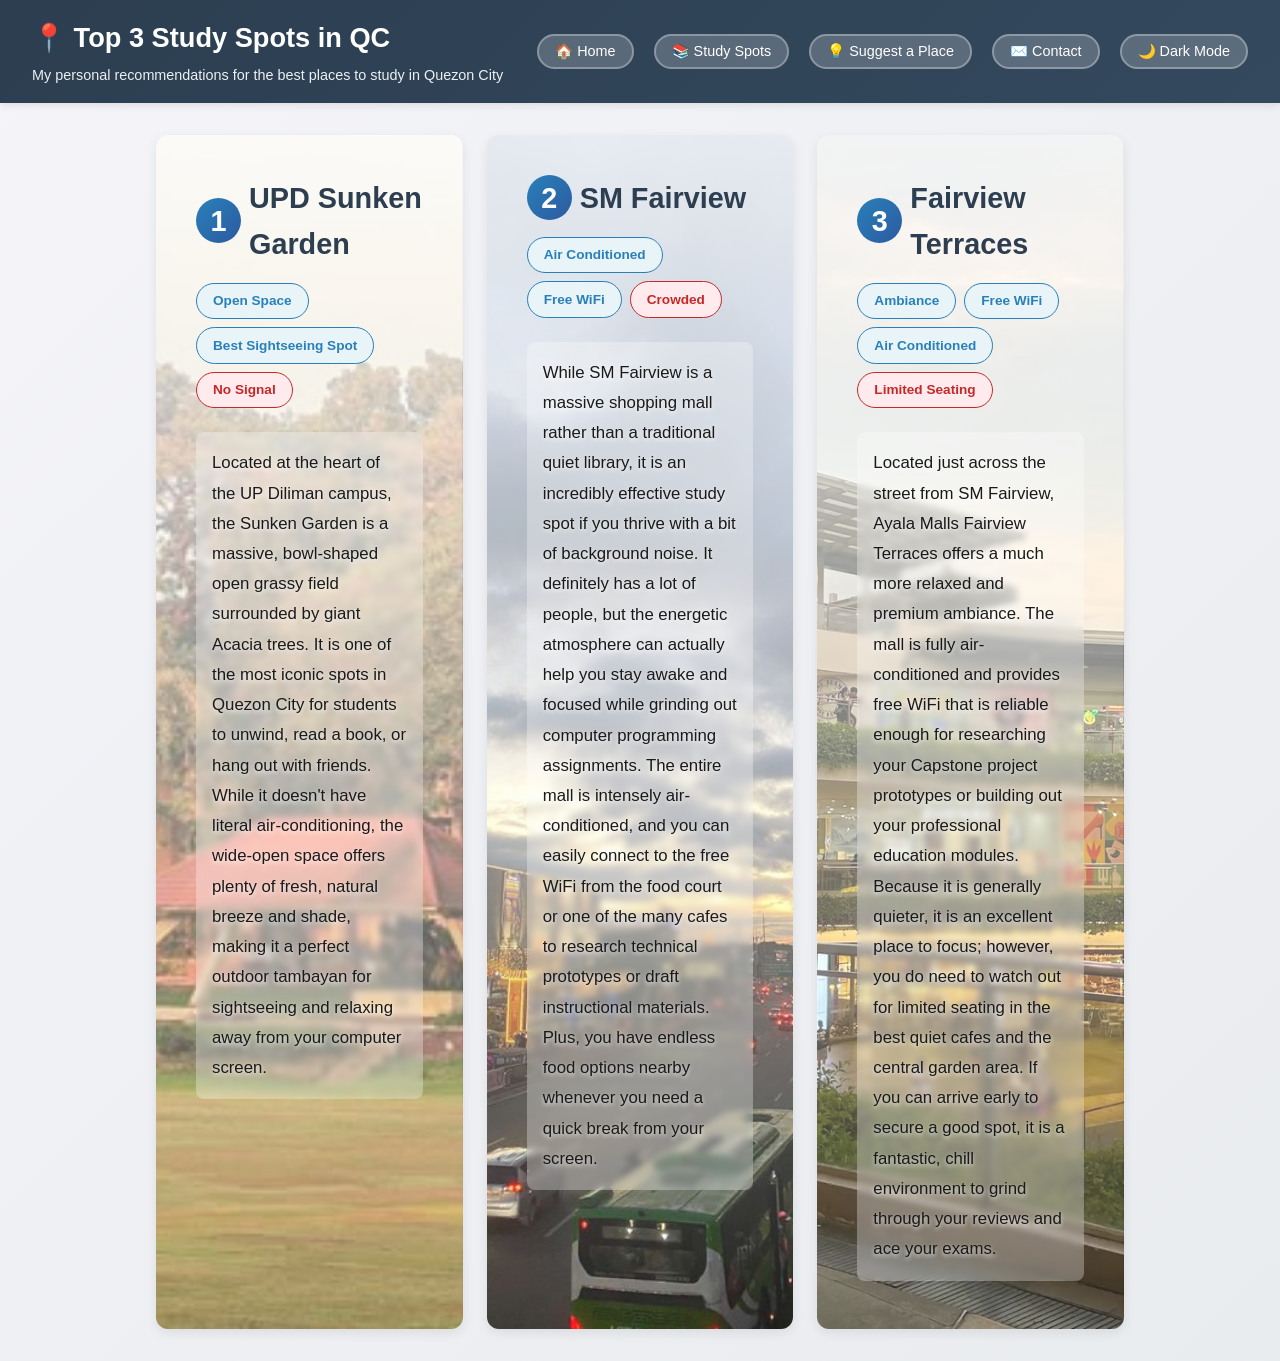
==== commit bd65cca3: "feat: lay out place cards in a responsive wrapping flex grid Cards now sit in a .place-grid flex con" ====
--- a/places-i-recommend/index.html
+++ b/places-i-recommend/index.html
@@ -28,8 +28,12 @@
     </header>
 
     <div class="container">
+
+    <!-- Wrapping flex row: three cards across on a laptop, two on a tablet, one on a phone -->
+    <div class="place-grid">
+
       <!-- Spot 1 -->
-<a href="https://iskomunidad.upd.edu.ph/index.php/UP_Sunken_Garden" style="text-decoration: none; color: inherit; display: block; cursor: pointer;">
+<a href="https://iskomunidad.upd.edu.ph/index.php/UP_Sunken_Garden">
     <div class="place-card place-card-bg bg-sunken-garden">
         
         <!-- The hidden blur overlay -->
@@ -50,7 +54,7 @@
     </div>
 </a>
        <!-- Spot 2 -->
-        <a href="https://www.smsupermalls.com/mall-directory/sm-city-fairview/information" style="text-decoration: none; color: inherit; display: block; cursor: pointer;">
+        <a href="https://www.smsupermalls.com/mall-directory/sm-city-fairview/information">
             <div class="place-card place-card-bg bg-sm-fairview">
                 
                 <!-- The hidden blur overlay placed at the top -->
@@ -73,7 +77,7 @@
         </a>
 
         <!-- Spot 3 -->
-        <a href="https://en.wikipedia.org/wiki/Fairview_Terraces" style="text-decoration: none; color: inherit; display: block; cursor: pointer;">
+        <a href="https://en.wikipedia.org/wiki/Fairview_Terraces">
             <div class="place-card place-card-bg bg-fairview-terraces">
                 <h2><span class="place-number">3</span>Fairview Terraces</h2>
                 
@@ -92,6 +96,9 @@
                 </div>
             </div>
         </a>
+
+    </div><!-- /.place-grid -->
+
     </div>
     <script>
         const toggleButton = document.getElementById('theme-toggle');
--- a/places-i-recommend/style.css
+++ b/places-i-recommend/style.css
@@ -84,6 +84,28 @@
 .place-card:hover {
     box-shadow: 0 8px 20px rgba(0,0,0,0.12);
     transform: translateY(-3px);
+}
+
+/* Responsive card row — flex + wrap is the whole layout, no media queries.
+   flex: 1 1 240px = grow to fill, shrink if needed, aim for ~240px.
+   240px is effectively the breakpoint: raise it and cards wrap sooner. */
+.place-grid {
+    display: flex;
+    flex-wrap: wrap;
+    gap: 24px;
+}
+/* The <a> wrappers are the real flex items; the card fills its anchor,
+   and the anchor stretches so every card ends up the same height */
+.place-grid > a {
+    flex: 1 1 240px;
+    display: flex;
+    text-decoration: none;
+    color: inherit;
+    cursor: pointer;
+}
+.place-card {
+    flex: 1 1 240px;
+    margin-bottom: 0;
 }
 .place-card h2 {
     color: #2c3e50;
